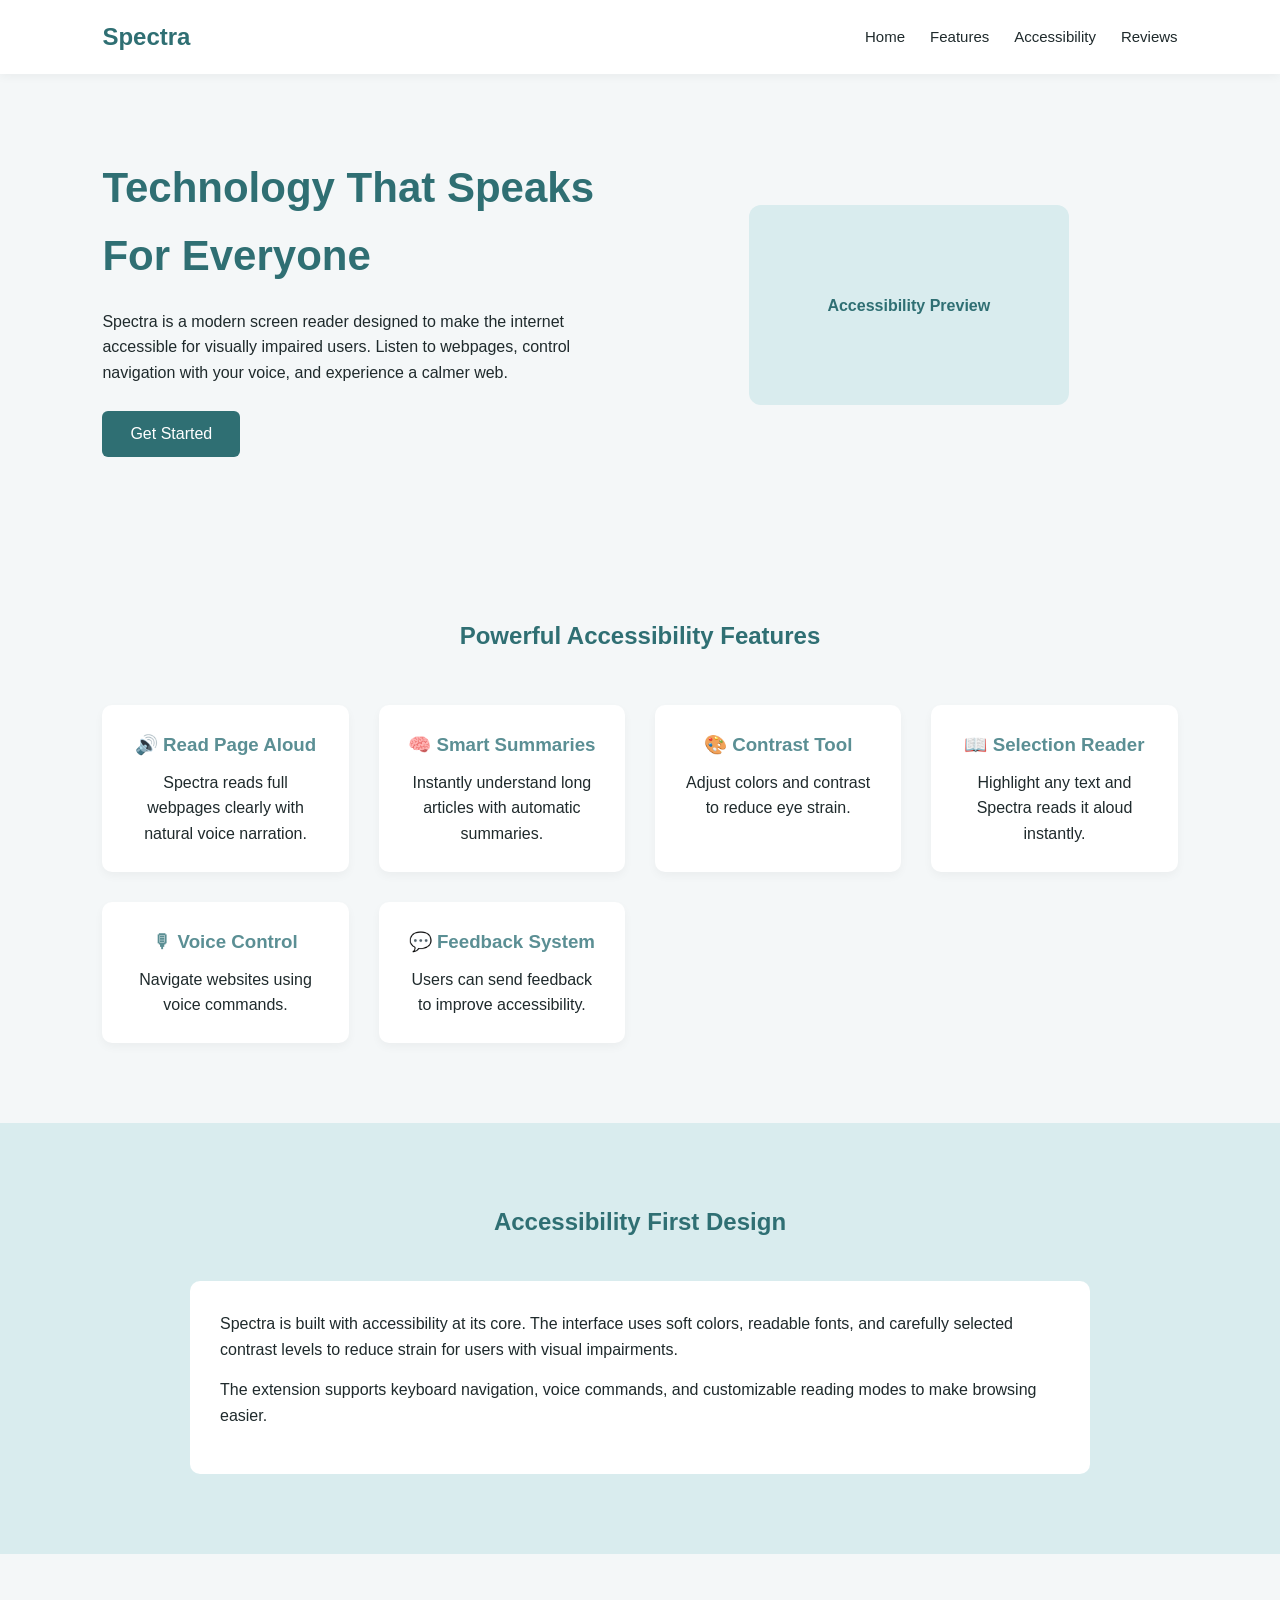
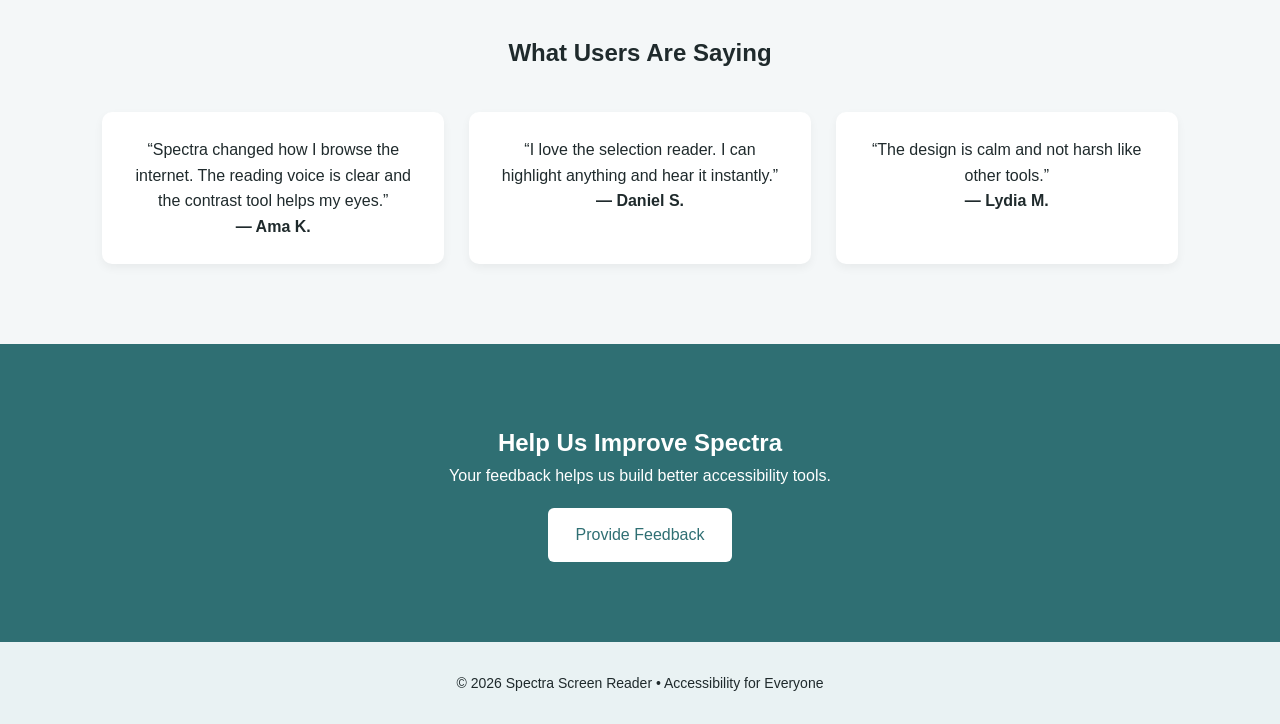
==== index.html @ 99ecb53b "Add files via upload" ====
<!DOCTYPE html>
<html lang="en">

<head>
<meta charset="UTF-8">
<meta name="viewport" content="width=device-width, initial-scale=1.0">

<title>Spectra – Accessible Screen Reader</title>

<style>

:root{
--bg:#f4f7f8;
--primary:#2f6f73;
--secondary:#5b8f94;
--text:#1f2a2c;
--light:#ffffff;
--accent:#d9ecee;
}

*{
margin:0;
padding:0;
box-sizing:border-box;
font-family:"Segoe UI", Arial, sans-serif;
}

body{
background:var(--bg);
color:var(--text);
line-height:1.6;
}

/* NAVBAR */

nav{
display:flex;
justify-content:space-between;
align-items:center;
padding:18px 8%;
background:var(--light);
box-shadow:0 2px 10px rgba(0,0,0,0.05);
}

nav h2{
color:var(--primary);
}

nav ul{
display:flex;
list-style:none;
gap:25px;
}

nav a{
text-decoration:none;
color:var(--text);
font-size:15px;
}

nav a:hover{
color:var(--primary);
}

/* HERO */

.hero{
display:flex;
flex-wrap:wrap;
align-items:center;
justify-content:space-between;
padding:80px 8%;
}

.hero-text{
flex:1;
min-width:280px;
}

.hero-text h1{
font-size:42px;
margin-bottom:20px;
color:var(--primary);
}

.hero-text p{
max-width:500px;
margin-bottom:25px;
}

.hero-text button{
background:var(--primary);
color:white;
border:none;
padding:14px 28px;
border-radius:6px;
font-size:16px;
cursor:pointer;
}

.hero-text button:hover{
background:var(--secondary);
}

/* HERO IMAGE */

.hero-preview{
flex:1;
min-width:280px;
display:flex;
justify-content:center;
}

.preview-box{
width:320px;
height:200px;
background:var(--accent);
border-radius:12px;
display:flex;
align-items:center;
justify-content:center;
color:var(--primary);
font-weight:bold;
}

/* FEATURES */

.features{
padding:80px 8%;
text-align:center;
}

.features h2{
margin-bottom:50px;
color:var(--primary);
}

.feature-grid{
display:grid;
grid-template-columns:repeat(auto-fit,minmax(220px,1fr));
gap:30px;
}

.feature{
background:var(--light);
padding:25px;
border-radius:10px;
box-shadow:0 4px 10px rgba(0,0,0,0.04);
}

.feature h3{
margin-bottom:10px;
color:var(--secondary);
}

/* ACCESSIBILITY PREVIEW */

.accessibility{
padding:80px 8%;
background:var(--accent);
}

.accessibility h2{
text-align:center;
margin-bottom:40px;
color:var(--primary);
}

.access-box{
background:white;
padding:30px;
border-radius:10px;
max-width:900px;
margin:auto;
}

.access-box p{
margin-bottom:15px;
}

/* REVIEWS */

.reviews{
padding:80px 8%;
text-align:center;
}

.review-grid{
display:grid;
grid-template-columns:repeat(auto-fit,minmax(250px,1fr));
gap:25px;
margin-top:40px;
}

.review{
background:white;
padding:25px;
border-radius:10px;
box-shadow:0 4px 10px rgba(0,0,0,0.05);
}

/* FEEDBACK */

.feedback{
  padding: 80px 8%;
  background: var(--primary);
  color: white;
  text-align: center;
}

.feedback-link{
  display: inline-block;
  margin-top: 20px;
  background: white;
  color: var(--primary);
  border: none;
  padding: 14px 28px;
  border-radius: 6px;
  text-decoration: none;
  cursor: pointer;
  font-weight: 500;
}

.feedback-link:hover{
  opacity: 0.9;
}

/* FOOTER */

footer{
padding:30px;
text-align:center;
font-size:14px;
background:#e9f2f3;
}

/* MOBILE */

@media(max-width:768px){

.hero{
text-align:center;
}

.hero-preview{
margin-top:40px;
}

nav ul{
display:none;
}

}

</style>
</head>

<body>

<!-- NAV -->

<nav>
<h2>Spectra</h2>

<ul>
<li><a href="#">Home</a></li>
<li><a href="#">Features</a></li>
<li><a href="#">Accessibility</a></li>
<li><a href="#">Reviews</a></li>
</ul>

</nav>


<!-- HERO -->

<section class="hero">

<div class="hero-text">

<h1>Technology That Speaks For Everyone</h1>

<p>
Spectra is a modern screen reader designed to make the internet
accessible for visually impaired users. Listen to webpages,
control navigation with your voice, and experience a calmer web.
</p>

<button id="getStartedBtn">Get Started</button>

</div>

<div class="hero-preview">

<div class="preview-box">
Accessibility Preview
</div>

</div>

</section>


<!-- FEATURES -->

<section class="features">

<h2>Powerful Accessibility Features</h2>

<div class="feature-grid">

<div class="feature">
<h3>🔊 Read Page Aloud</h3>
<p>Spectra reads full webpages clearly with natural voice narration.</p>
</div>

<div class="feature">
<h3>🧠 Smart Summaries</h3>
<p>Instantly understand long articles with automatic summaries.</p>
</div>

<div class="feature">
<h3>🎨 Contrast Tool</h3>
<p>Adjust colors and contrast to reduce eye strain.</p>
</div>

<div class="feature">
<h3>📖 Selection Reader</h3>
<p>Highlight any text and Spectra reads it aloud instantly.</p>
</div>

<div class="feature">
<h3>🎙 Voice Control</h3>
<p>Navigate websites using voice commands.</p>
</div>

<div class="feature">
<h3>💬 Feedback System</h3>
<p>Users can send feedback to improve accessibility.</p>
</div>

</div>

</section>


<!-- ACCESSIBILITY -->

<section class="accessibility">

<h2>Accessibility First Design</h2>

<div class="access-box">

<p>
Spectra is built with accessibility at its core. The interface uses
soft colors, readable fonts, and carefully selected contrast levels
to reduce strain for users with visual impairments.
</p>

<p>
The extension supports keyboard navigation, voice commands,
and customizable reading modes to make browsing easier.
</p>

</div>

</section>


<!-- REVIEWS -->

<section class="reviews">

<h2>What Users Are Saying</h2>

<div class="review-grid">

<div class="review">
<p>
“Spectra changed how I browse the internet.
The reading voice is clear and the contrast tool helps my eyes.”
</p>
<strong>— Ama K.</strong>
</div>

<div class="review">
<p>
“I love the selection reader. I can highlight anything
and hear it instantly.”
</p>
<strong>— Daniel S.</strong>
</div>

<div class="review">
<p>
“The design is calm and not harsh like other tools.”
</p>
<strong>— Lydia M.</strong>
</div>

</div>

</section>


<!-- FEEDBACK -->

<section class="feedback">

<h2>Help Us Improve Spectra</h2>

<p>
Your feedback helps us build better accessibility tools.
</p>

<a href="../feedback/feedback.html" class="feedback-link">Provide Feedback</a>

</section>


<footer>

© 2026 Spectra Screen Reader • Accessibility for Everyone

</footer>


<!-- LINK TO JS FILE -->

<script src="js/main.js"></script>

</body>
</html>
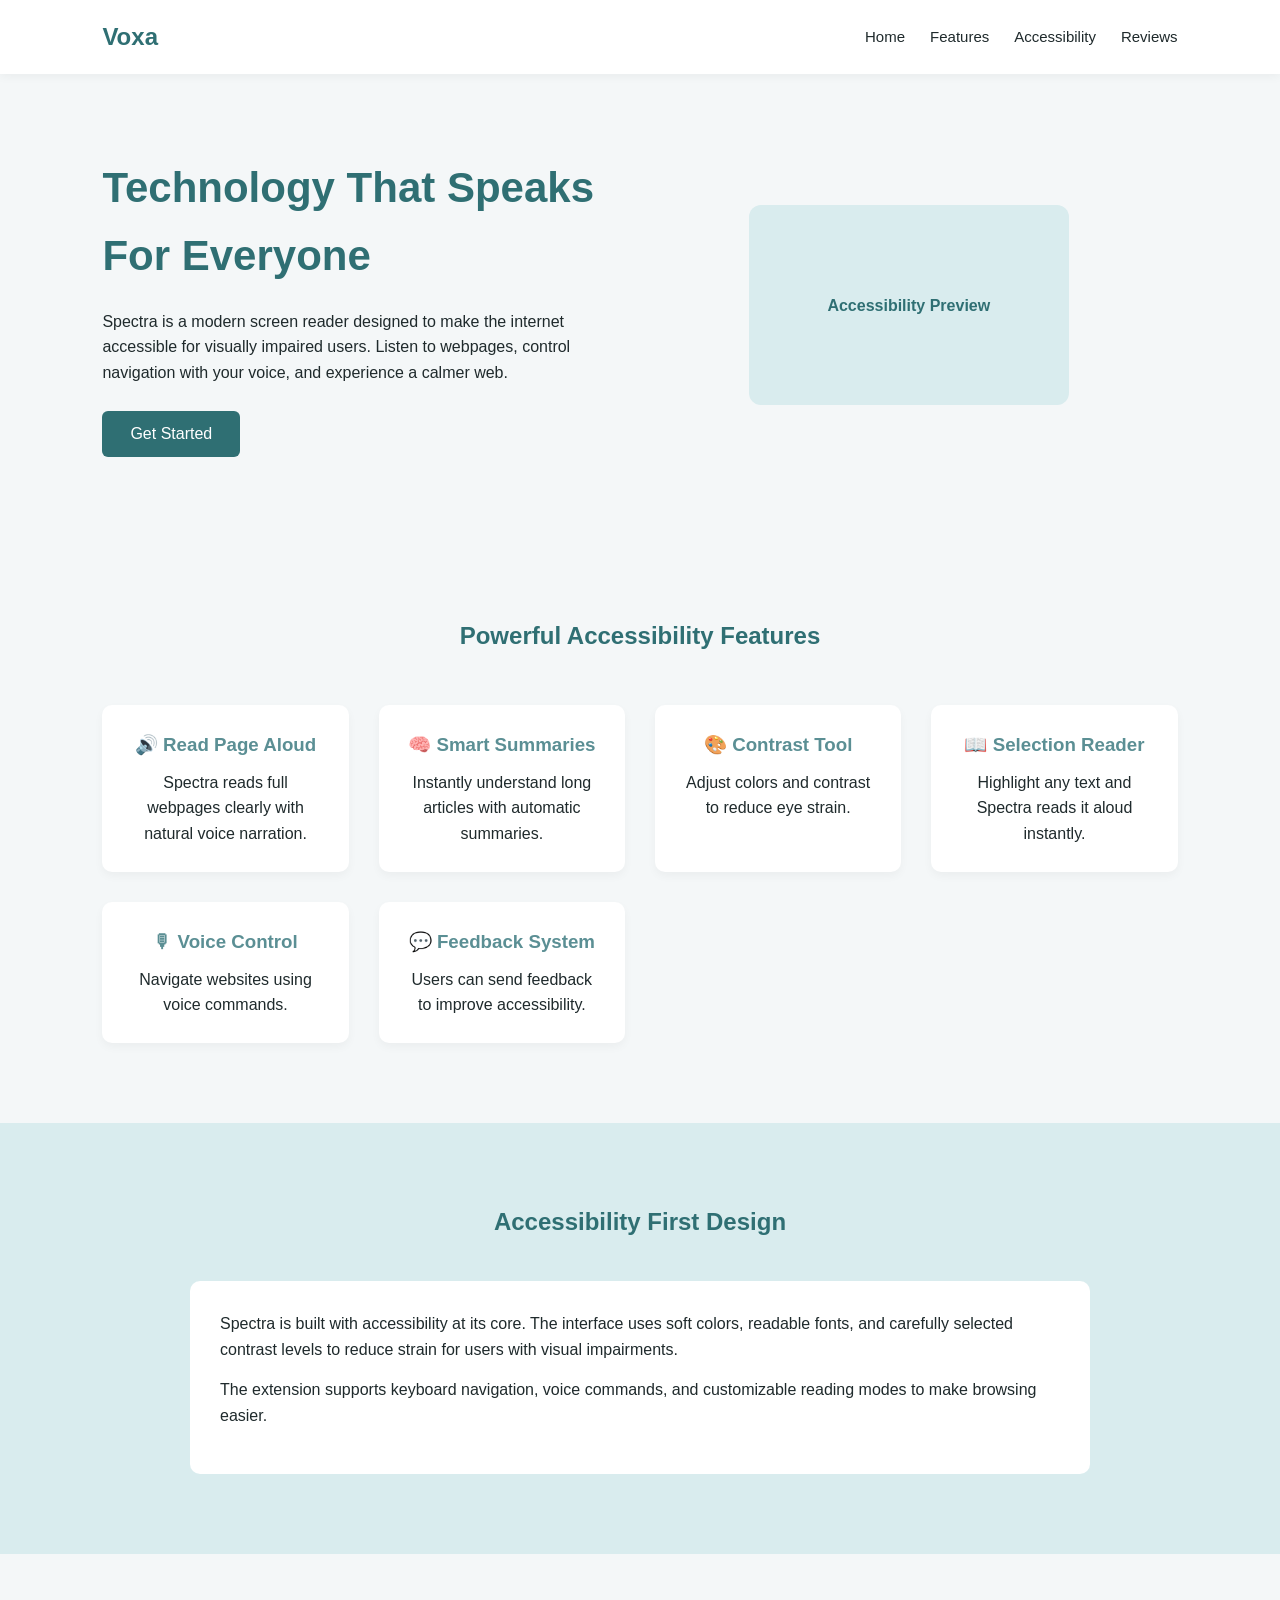
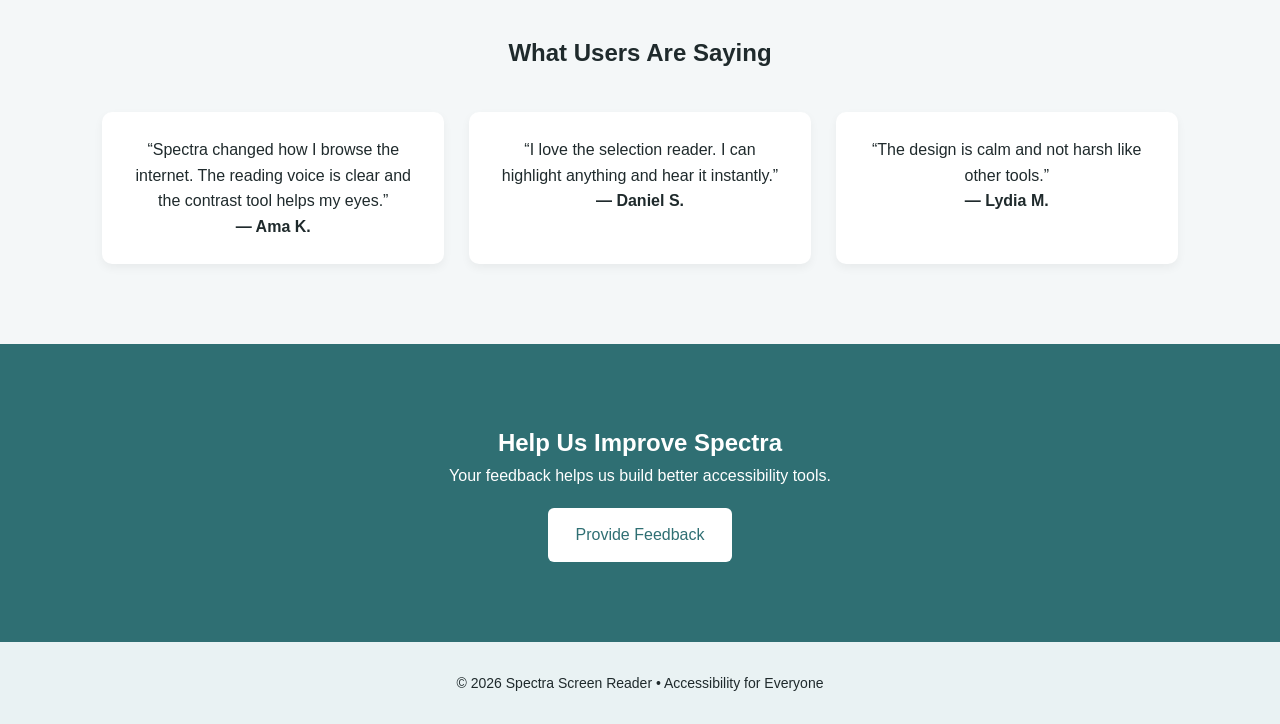
==== commit e0d6620f: "Add files via upload" ====
--- a/index.html
+++ b/index.html
@@ -4,8 +4,9 @@
 <head>
 <meta charset="UTF-8">
 <meta name="viewport" content="width=device-width, initial-scale=1.0">
-
-<title>Spectra – Accessible Screen Reader</title>
+<meta name="description" content="Voxa is a free accessible screen reader and browser extension that helps visually impaired users read webpages aloud,
+adjust contrast, get smart summaries, and navigate with voice commands.">
+<title>Voxa Screen Reader</title>
 
 <style>
 
@@ -260,7 +261,7 @@
 <!-- NAV -->
 
 <nav>
-<h2>Spectra</h2>
+<h2>Voxa</h2>
 
 <ul>
 <li><a href="#">Home</a></li>
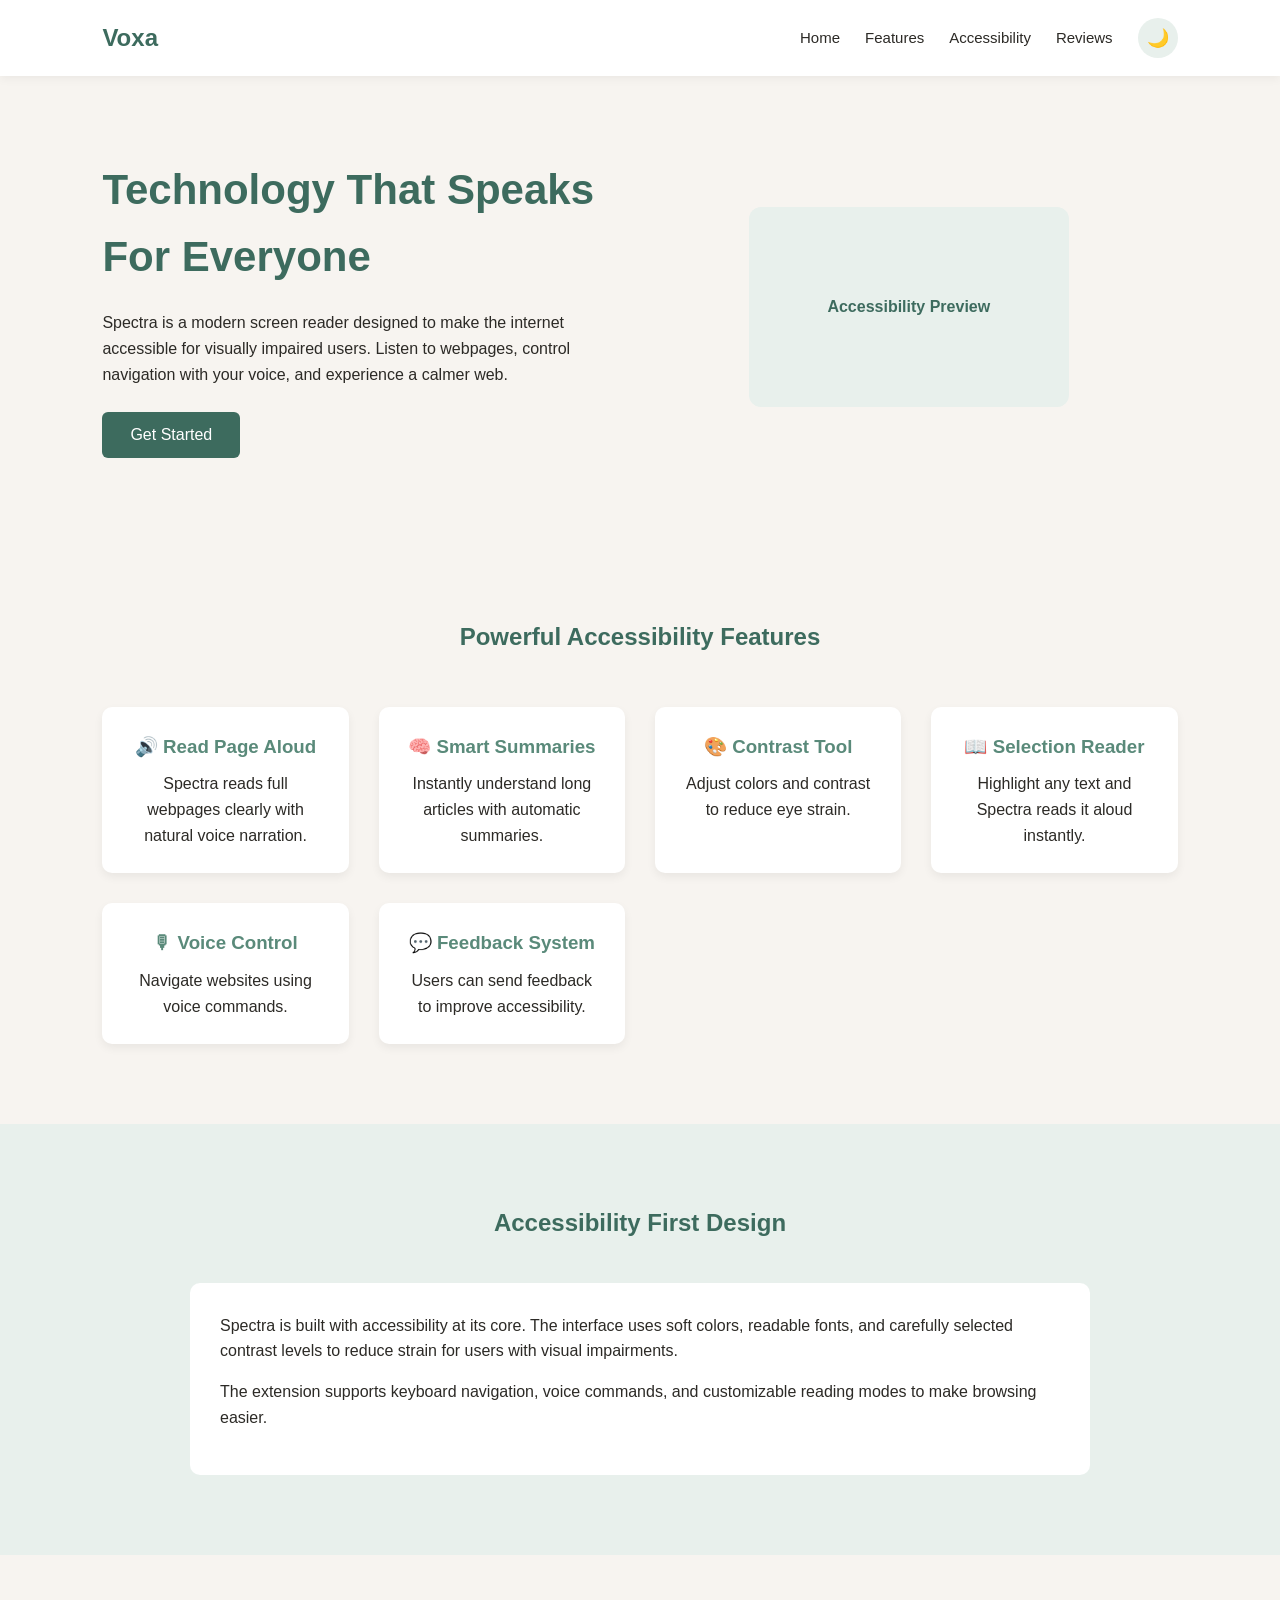
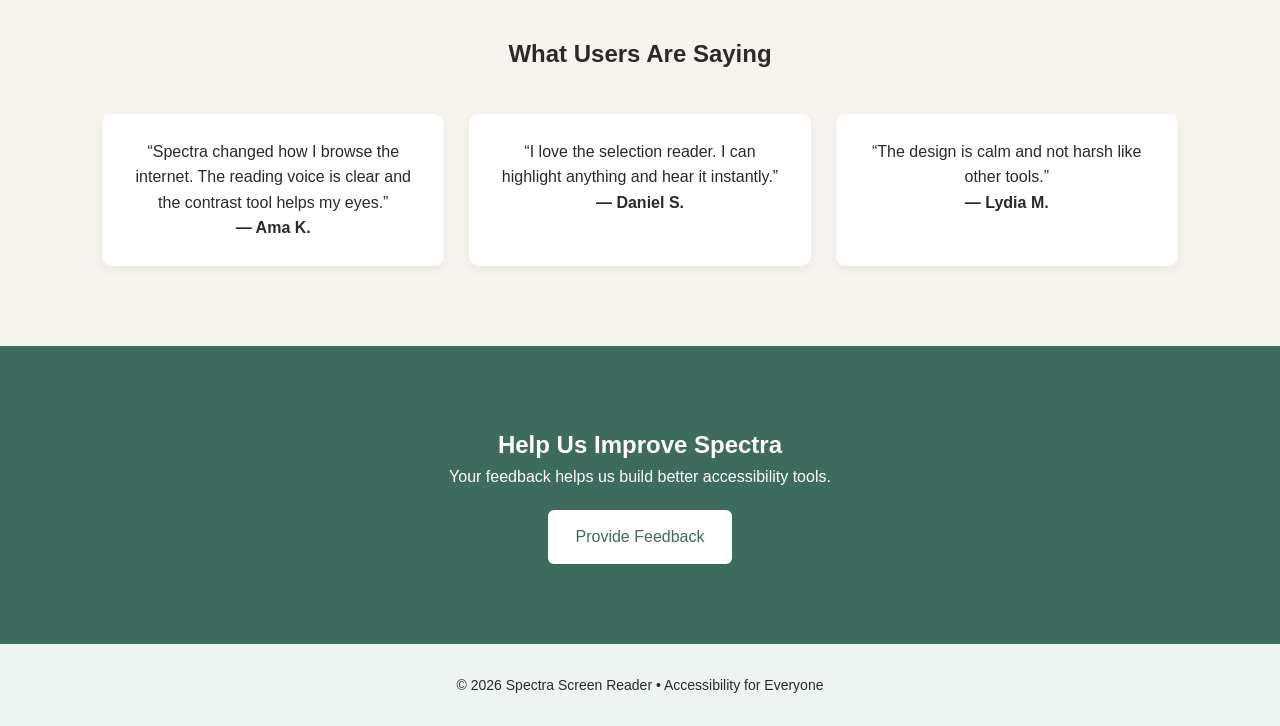
==== commit f7d710f5: "Add files via upload" ====
--- a/index.html
+++ b/index.html
@@ -11,12 +11,29 @@
 <style>
 
 :root{
---bg:#f4f7f8;
---primary:#2f6f73;
---secondary:#5b8f94;
---text:#1f2a2c;
+--bg:#f7f4f0;
+--primary:#3d6b5e;
+--secondary:#5a8a7a;
+--text:#2c2a26;
 --light:#ffffff;
---accent:#d9ecee;
+--accent:#e8f0ec;
+--card-bg:#ffffff;
+--nav-bg:#ffffff;
+--footer-bg:#eef4f1;
+--shadow:rgba(0,0,0,0.06);
+}
+
+html.dark{
+--bg:#1a1f1d;
+--primary:#7ab8a8;
+--secondary:#9bcbbd;
+--text:#e8e6e1;
+--light:#232a27;
+--accent:#2a3530;
+--card-bg:#232a27;
+--nav-bg:#1e2522;
+--footer-bg:#161b19;
+--shadow:rgba(0,0,0,0.25);
 }
 
 *{
@@ -26,10 +43,15 @@
 font-family:"Segoe UI", Arial, sans-serif;
 }
 
+html{
+scroll-behavior:smooth;
+}
+
 body{
 background:var(--bg);
 color:var(--text);
 line-height:1.6;
+transition:background 0.3s ease, color 0.3s ease;
 }
 
 /* NAVBAR */
@@ -39,8 +61,12 @@
 justify-content:space-between;
 align-items:center;
 padding:18px 8%;
-background:var(--light);
-box-shadow:0 2px 10px rgba(0,0,0,0.05);
+background:var(--nav-bg);
+box-shadow:0 2px 10px var(--shadow);
+position:sticky;
+top:0;
+z-index:100;
+transition:background 0.3s ease;
 }
 
 nav h2{
@@ -51,16 +77,37 @@
 display:flex;
 list-style:none;
 gap:25px;
+align-items:center;
 }
 
 nav a{
 text-decoration:none;
 color:var(--text);
 font-size:15px;
+transition:color 0.2s ease;
 }
 
 nav a:hover{
 color:var(--primary);
+}
+
+.theme-toggle{
+background:var(--accent);
+border:none;
+width:40px;
+height:40px;
+border-radius:50%;
+cursor:pointer;
+font-size:18px;
+display:flex;
+align-items:center;
+justify-content:center;
+color:var(--primary);
+transition:background 0.2s ease, transform 0.2s ease;
+}
+
+.theme-toggle:hover{
+transform:scale(1.05);
 }
 
 /* HERO */
@@ -97,6 +144,7 @@
 border-radius:6px;
 font-size:16px;
 cursor:pointer;
+transition:background 0.2s ease;
 }
 
 .hero-text button:hover{
@@ -122,6 +170,7 @@
 justify-content:center;
 color:var(--primary);
 font-weight:bold;
+transition:background 0.3s ease;
 }
 
 /* FEATURES */
@@ -143,10 +192,11 @@
 }
 
 .feature{
-background:var(--light);
+background:var(--card-bg);
 padding:25px;
 border-radius:10px;
-box-shadow:0 4px 10px rgba(0,0,0,0.04);
+box-shadow:0 4px 10px var(--shadow);
+transition:background 0.3s ease, box-shadow 0.3s ease;
 }
 
 .feature h3{
@@ -159,6 +209,7 @@
 .accessibility{
 padding:80px 8%;
 background:var(--accent);
+transition:background 0.3s ease;
 }
 
 .accessibility h2{
@@ -168,11 +219,12 @@
 }
 
 .access-box{
-background:white;
+background:var(--card-bg);
 padding:30px;
 border-radius:10px;
 max-width:900px;
 margin:auto;
+transition:background 0.3s ease;
 }
 
 .access-box p{
@@ -194,10 +246,11 @@
 }
 
 .review{
-background:white;
+background:var(--card-bg);
 padding:25px;
 border-radius:10px;
-box-shadow:0 4px 10px rgba(0,0,0,0.05);
+box-shadow:0 4px 10px var(--shadow);
+transition:background 0.3s ease;
 }
 
 /* FEEDBACK */
@@ -207,6 +260,7 @@
   background: var(--primary);
   color: white;
   text-align: center;
+  transition:background 0.3s ease;
 }
 
 .feedback-link{
@@ -232,7 +286,8 @@
 padding:30px;
 text-align:center;
 font-size:14px;
-background:#e9f2f3;
+background:var(--footer-bg);
+transition:background 0.3s ease;
 }
 
 /* MOBILE */
@@ -251,9 +306,15 @@
 display:none;
 }
 
+.theme-toggle{
+margin-left:auto;
+}
+
 }
 
 </style>
+<link rel="icon" type="image/png" href="../assets/favicon (2).png">
+<link rel="apple-touch-icon" href="./assets/favicon (2).png">
 </head>
 
 <body>
@@ -264,10 +325,15 @@
 <h2>Voxa</h2>
 
 <ul>
-<li><a href="#">Home</a></li>
-<li><a href="#">Features</a></li>
-<li><a href="#">Accessibility</a></li>
-<li><a href="#">Reviews</a></li>
+<li><a href="#home">Home</a></li>
+<li><a href="#features">Features</a></li>
+<li><a href="#accessibility">Accessibility</a></li>
+<li><a href="#reviews">Reviews</a></li>
+<li>
+<button class="theme-toggle" id="themeToggle" aria-label="Toggle dark mode" title="Toggle dark / light mode">
+🌙
+</button>
+</li>
 </ul>
 
 </nav>
@@ -275,7 +341,7 @@
 
 <!-- HERO -->
 
-<section class="hero">
+<section class="hero" id="home">
 
 <div class="hero-text">
 
@@ -304,7 +370,7 @@
 
 <!-- FEATURES -->
 
-<section class="features">
+<section class="features" id="features">
 
 <h2>Powerful Accessibility Features</h2>
 
@@ -347,7 +413,7 @@
 
 <!-- ACCESSIBILITY -->
 
-<section class="accessibility">
+<section class="accessibility" id="accessibility">
 
 <h2>Accessibility First Design</h2>
 
@@ -371,7 +437,7 @@
 
 <!-- REVIEWS -->
 
-<section class="reviews">
+<section class="reviews" id="reviews">
 
 <h2>What Users Are Saying</h2>
 
@@ -415,7 +481,7 @@
 Your feedback helps us build better accessibility tools.
 </p>
 
-<a href="../feedback/feedback.html" class="feedback-link">Provide Feedback</a>
+<a href="../feedback/feedback.html" class="feedback-link" id="feedbackBtn">Provide Feedback</a>
 
 </section>
 
